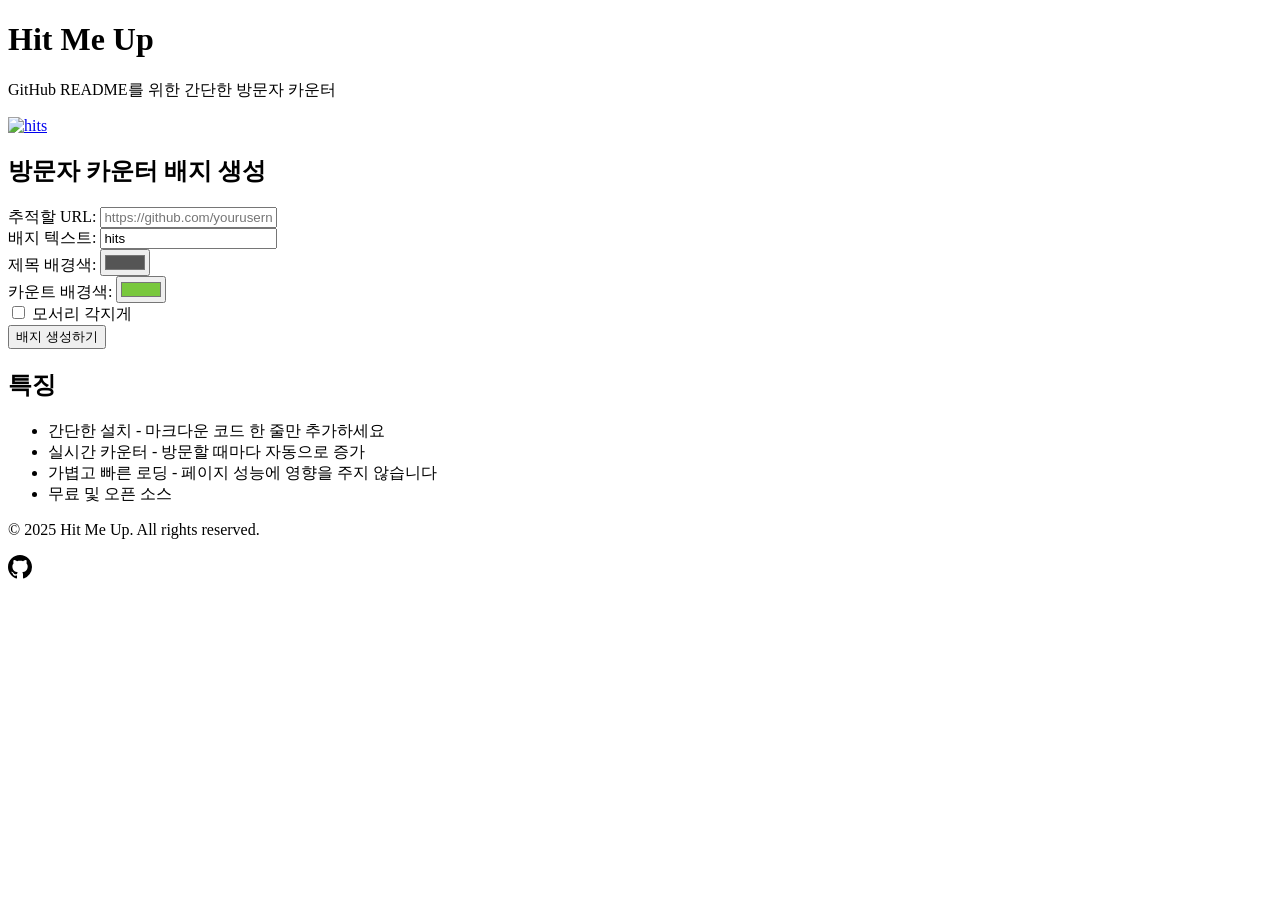
==== hitmeup_backend/src/main/resources/templates/index.html @ 05a20be1 "fix: index.html, sytle.css 수정" ====
<!DOCTYPE html>
<html xmlns:th="http://www.thymeleaf.org">
<head>
    <meta charset="UTF-8">
    <meta name="viewport" content="width=device-width, initial-scale=1.0">
    <title>Hit Me Up - GitHub README 방문자 카운터</title>
    <link rel="stylesheet" th:href="@{/css/style.css}">
</head>
<body>
<div class="container">
    <header>
        <div class="header-badge-container">
            <h1>Hit Me Up</h1>
            <p>GitHub README를 위한 간단한 방문자 카운터</p>
            <div class="header-badge">
                <a href="https://hitmeup-backend-593087166771.asia-northeast1.run.app">
                    <img src="https://hitmeup-backend-593087166771.asia-northeast1.run.app/api/count/increment?url=https%3A%2F%2Fhit-me-up-336ec.web.app%2F&title=hits&title_bg=555555&count_bg=79c83d&edge_flat=false"
                         alt="hits"/>
                </a>
            </div>
        </div>
    </header>

    <main>
        <section class="form-section">
            <h2>방문자 카운터 배지 생성</h2>
            <form id="badgeForm" action="javascript:void(0);">
                <div class="form-group">
                    <label for="url">추적할 URL:</label>
                    <input type="text" id="url" name="url" placeholder="https://github.com/yourusername"
                           required>
                </div>

                <div class="form-options">
                    <div class="form-group">
                        <label for="title">배지 텍스트:</label>
                        <input type="text" id="title" name="title" value="hits">
                    </div>

                    <div class="form-group">
                        <label for="titleBg">제목 배경색:</label>
                        <input type="color" id="titleBg" name="titleBg" value="#555555">
                    </div>

                    <div class="form-group">
                        <label for="countBg">카운트 배경색:</label>
                        <input type="color" id="countBg" name="countBg" value="#79C83D">
                    </div>

                    <div class="form-group checkbox">
                        <input type="checkbox" id="edgeFlat" name="edgeFlat">
                        <label for="edgeFlat">모서리 각지게</label>
                    </div>
                </div>

                <button type="submit" class="btn" id="generateButton">배지 생성하기</button>
                <div class="loading-spinner" id="loadingSpinner" style="display: none;">처리 중...</div>
            </form>

            <!-- JavaScript가 비활성화된 경우를 위한 대체 폼 -->
            <noscript>
                <hr class="form-divider">
                <section class="form-section noscript-section">
                    <h2>방문자 카운터 배지 생성 (JavaScript 비활성화됨)</h2>
                    <form th:action="@{/view}" method="post">
                        <div class="form-group">
                            <label for="url-noscript">추적할 URL:</label>
                            <input type="text" id="url-noscript" name="url"
                                   placeholder="https://github.com/yourusername"
                                   required>
                        </div>

                        <div class="form-options">
                            <div class="form-group">
                                <label for="title-noscript">배지 텍스트:</label>
                                <input type="text" id="title-noscript" name="title" value="hits">
                            </div>

                            <div class="form-group">
                                <label for="titleBg-noscript">제목 배경색:</label>
                                <input type="color" id="titleBg-noscript" name="titleBg" value="#555555">
                            </div>

                            <div class="form-group">
                                <label for="countBg-noscript">카운트 배경색:</label>
                                <input type="color" id="countBg-noscript" name="countBg" value="#79C83D">
                            </div>

                            <div class="form-group checkbox">
                                <input type="checkbox" id="edgeFlat-noscript" name="edgeFlat">
                                <label for="edgeFlat-noscript">모서리 각지게</label>
                            </div>
                        </div>

                        <button type="submit" class="btn">배지 생성하기</button>
                    </form>
                </section>
            </noscript>
        </section>

        <section class="result-section" id="resultSection" style="display: none;">
            <h2>생성된 배지</h2>

            <div class="preview-box">
                <h3>미리보기:</h3>
                <img id="badgePreview" src="" alt="방문자 수 배지">
            </div>

            <div class="code-box">
                <div class="code-section">
                    <h3>마크다운 코드 (GitHub README용):</h3>
                    <div class="code-container">
                        <pre id="markdown-code"></pre>
                        <button onclick="copyToClipboard('markdown-code')" class="copy-btn">복사</button>
                    </div>
                </div>

                <div class="code-section">
                    <h3>HTML 코드 (웹사이트용):</h3>
                    <div class="code-container">
                        <pre id="html-code"></pre>
                        <button onclick="copyToClipboard('html-code')" class="copy-btn">복사</button>
                    </div>
                </div>
            </div>
        </section>

        <section class="features">
            <h2>특징</h2>
            <ul>
                <li>간단한 설치 - 마크다운 코드 한 줄만 추가하세요</li>
                <li>실시간 카운터 - 방문할 때마다 자동으로 증가</li>
                <li>가볍고 빠른 로딩 - 페이지 성능에 영향을 주지 않습니다</li>
                <li>무료 및 오픈 소스</li>
            </ul>
        </section>
    </main>

    <footer>
        <div class="footer-content">
            <p>&copy; 2025 Hit Me Up. All rights reserved.</p>
            <a href="https://github.com/Kguswo/Hit_Me_Up" target="_blank" rel="noopener noreferrer" class="github-icon">
                <svg height="24" width="24" viewBox="0 0 16 16" version="1.1">
                    <path fill-rule="evenodd"
                          d="M8 0C3.58 0 0 3.58 0 8c0 3.54 2.29 6.53 5.47 7.59.4.07.55-.17.55-.38 0-.19-.01-.82-.01-1.49-2.01.37-2.53-.49-2.69-.94-.09-.23-.48-.94-.82-1.13-.28-.15-.68-.52-.01-.53.63-.01 1.08.58 1.23.82.72 1.21 1.87.87 2.33.66.07-.52.28-.87.51-1.07-1.78-.2-3.64-.89-3.64-3.95 0-.87.31-1.59.82-2.15-.08-.2-.36-1.02.08-2.12 0 0 .67-.21 2.2.82.64-.18 1.32-.27 2-.27.68 0 1.36.09 2 .27 1.53-1.04 2.2-.82 2.2-.82.44 1.1.16 1.92.08 2.12.51.56.82 1.27.82 2.15 0 3.07-1.87 3.75-3.65 3.95.29.25.54.73.54 1.48 0 1.07-.01 1.93-.01 2.2 0 .21.15.46.55.38A8.013 8.013 0 0016 8c0-4.42-3.58-8-8-8z"></path>
                </svg>
            </a>
        </div>
    </footer>
</div>

<script>
    document.addEventListener('DOMContentLoaded', function () {
        const badgeForm = document.getElementById('badgeForm');
        const loadingSpinner = document.getElementById('loadingSpinner');
        const resultSection = document.getElementById('resultSection');
        const badgePreview = document.getElementById('badgePreview');
        const markdownCode = document.getElementById('markdown-code');
        const htmlCode = document.getElementById('html-code');

        badgeForm.addEventListener('submit', function (event) {
            event.preventDefault();

            // 로딩 상태 표시
            loadingSpinner.style.display = 'block';

            // 폼 데이터 수집
            const formData = {
                url: document.getElementById('url').value,
                title: document.getElementById('title').value,
                titleBg: document.getElementById('titleBg').value,
                countBg: document.getElementById('countBg').value,
                edgeFlat: document.getElementById('edgeFlat').checked
            };

            // API 호출 - 여기서 엔드포인트를 '/api/badge'로 변경
            fetch('/api/badge', {
                method: 'POST',
                headers: {
                    'Content-Type': 'application/json',
                },
                body: JSON.stringify(formData)
            })
                .then(response => response.json())
                .then(data => {
                    // 로딩 상태 숨김
                    loadingSpinner.style.display = 'none';

                    // 결과 섹션 표시
                    resultSection.style.display = 'block';

                    // 배지 이미지 업데이트
                    badgePreview.src = data.data.badgeUrl;

                    // 코드 업데이트
                    markdownCode.textContent = data.data.markdownCode;
                    htmlCode.textContent = data.data.htmlCode;

                    // 결과 섹션으로 부드럽게 스크롤
                    resultSection.scrollIntoView({behavior: 'smooth'});
                })
                .catch(error => {
                    console.error('Error:', error);
                    loadingSpinner.style.display = 'none';
                    alert('배지 생성 중 오류가 발생했습니다. 다시 시도해 주세요.');
                });
        });
    });

    function copyToClipboard(elementId) {
        const element = document.getElementById(elementId);
        const text = element.textContent;

        navigator.clipboard.writeText(text)
            .then(() => {
                alert('클립보드에 복사되었습니다!');
            })
            .catch(err => {
                alert('복사 실패: ' + err);
            });
    }
</script>
</body>
</html>
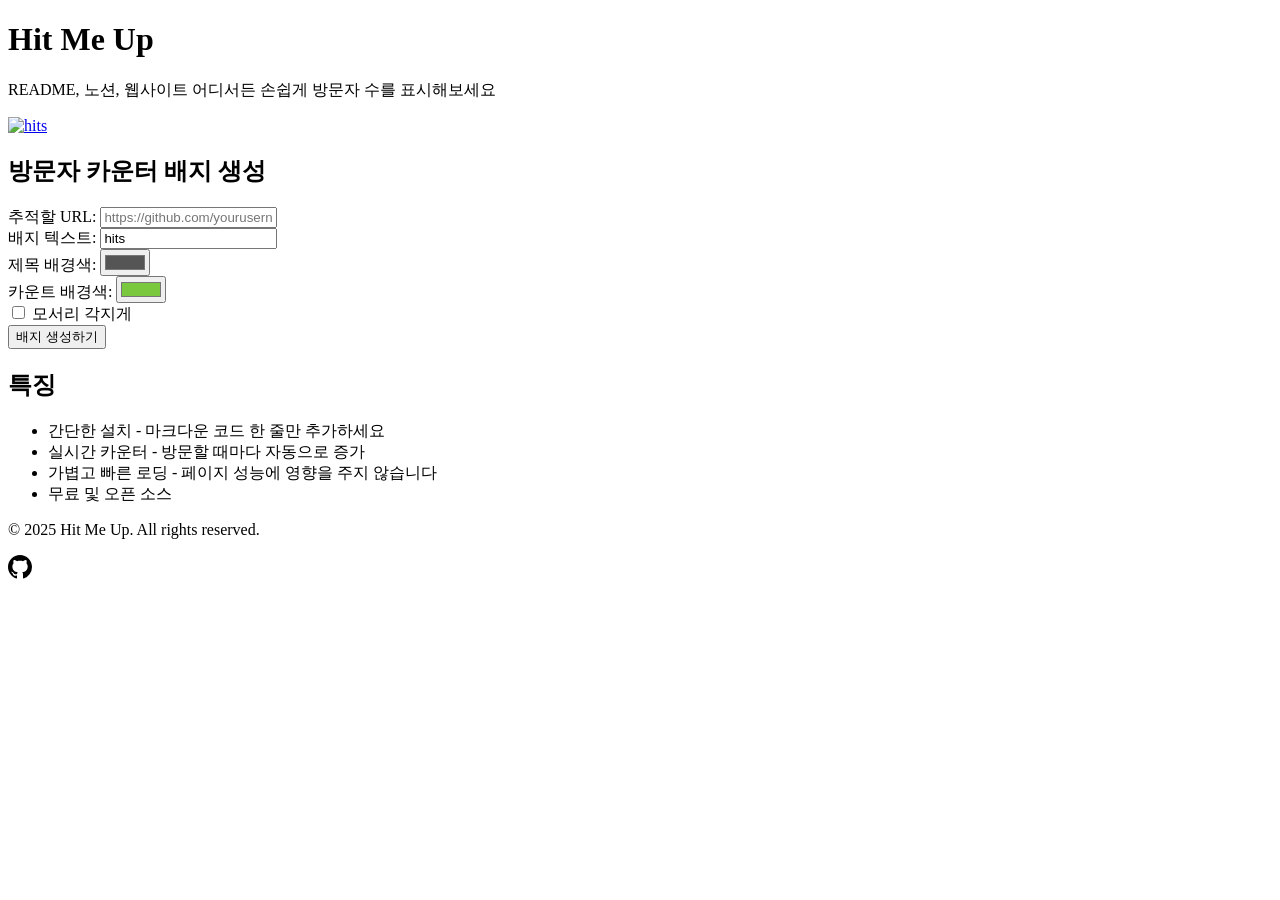
==== commit 13c0989f: "chore: Update semi title" ====
--- a/hitmeup_backend/src/main/resources/templates/index.html
+++ b/hitmeup_backend/src/main/resources/templates/index.html
@@ -11,7 +11,7 @@
     <header>
         <div class="header-badge-container">
             <h1>Hit Me Up</h1>
-            <p>GitHub README를 위한 간단한 방문자 카운터</p>
+            <p>README, 노션, 웹사이트 어디서든 손쉽게 방문자 수를 표시해보세요</p>
             <div class="header-badge">
                 <a href="https://hitmeup-backend-593087166771.asia-northeast1.run.app">
                     <img src="https://hitmeup-backend-593087166771.asia-northeast1.run.app/api/count/increment?url=https%3A%2F%2Fhit-me-up-336ec.web.app%2F&title=hits&title_bg=555555&count_bg=79c83d&edge_flat=false"
@@ -173,6 +173,11 @@
                 edgeFlat: document.getElementById('edgeFlat').checked
             };
 
+            // Analytics 이벤트 - 카운터 생성 시도
+            if (window.trackCounterGeneration) {
+                window.trackCounterGeneration(formData.url);
+            }
+
             // API 호출 - 여기서 엔드포인트를 '/api/badge'로 변경
             fetch('/api/badge', {
                 method: 'POST',
@@ -196,6 +201,11 @@
                     markdownCode.textContent = data.data.markdownCode;
                     htmlCode.textContent = data.data.htmlCode;
 
+                    // Analytics 이벤트 - 배지 생성 성공
+                    if (window.trackBadgeGenerated) {
+                        window.trackBadgeGenerated(formData.url);
+                    }
+
                     // 결과 섹션으로 부드럽게 스크롤
                     resultSection.scrollIntoView({behavior: 'smooth'});
                 })
@@ -203,6 +213,11 @@
                     console.error('Error:', error);
                     loadingSpinner.style.display = 'none';
                     alert('배지 생성 중 오류가 발생했습니다. 다시 시도해 주세요.');
+
+                    // Analytics 이벤트 - 에러 발생
+                    if (window.trackError) {
+                        window.trackError('badge_generation_failed', error.message);
+                    }
                 });
         });
     });
@@ -210,6 +225,11 @@
     function copyToClipboard(elementId) {
         const element = document.getElementById(elementId);
         const text = element.textContent;
+
+        // Analytics 이벤트 - 복사 버튼 클릭
+        if (window.trackCopy) {
+            window.trackCopy(elementId);
+        }
 
         navigator.clipboard.writeText(text)
             .then(() => {
@@ -220,5 +240,64 @@
             });
     }
 </script>
+
+<!-- Firebase Analytics -->
+<script type="module">
+    // Import the functions you need from the SDKs you need
+    import { initializeApp } from "https://www.gstatic.com/firebasejs/12.2.1/firebase-app.js";
+    import { getAnalytics, logEvent } from "https://www.gstatic.com/firebasejs/12.2.1/firebase-analytics.js";
+
+    // Your web app's Firebase configuration
+    const firebaseConfig = {
+        apiKey: "AIzaSyA0OuHPwA2bxNPJ9VCmp-sWl-IYDJik_78",
+        authDomain: "hit-me-up-336ec.firebaseapp.com",
+        projectId: "hit-me-up-336ec",
+        storageBucket: "hit-me-up-336ec.firebasestorage.app",
+        messagingSenderId: "593087166771",
+        appId: "1:593087166771:web:b28585eac140d91d46e646",
+        measurementId: "G-WLP9FYY9ER"
+    };
+
+    // Initialize Firebase
+    const app = initializeApp(firebaseConfig);
+    const analytics = getAnalytics(app);
+
+    // 커스텀 이벤트 함수들
+    window.trackCounterGeneration = function(url) {
+        logEvent(analytics, 'counter_generation_started', {
+            target_url: url,
+            timestamp: new Date().toISOString()
+        });
+    };
+
+    window.trackBadgeGenerated = function(url) {
+        logEvent(analytics, 'badge_generated_success', {
+            target_url: url,
+            timestamp: new Date().toISOString()
+        });
+    };
+
+    window.trackCopy = function(type) {
+        logEvent(analytics, 'code_copied', {
+            code_type: type, // 'markdown-code' or 'html-code'
+            timestamp: new Date().toISOString()
+        });
+    };
+
+    window.trackError = function(errorType, errorMessage) {
+        logEvent(analytics, 'error_occurred', {
+            error_type: errorType,
+            error_message: errorMessage,
+            timestamp: new Date().toISOString()
+        });
+    };
+
+    // 페이지 로드 이벤트
+    logEvent(analytics, 'page_view', {
+        page_title: document.title,
+        page_location: window.location.href,
+        timestamp: new Date().toISOString()
+    });
+</script>
 </body>
 </html>
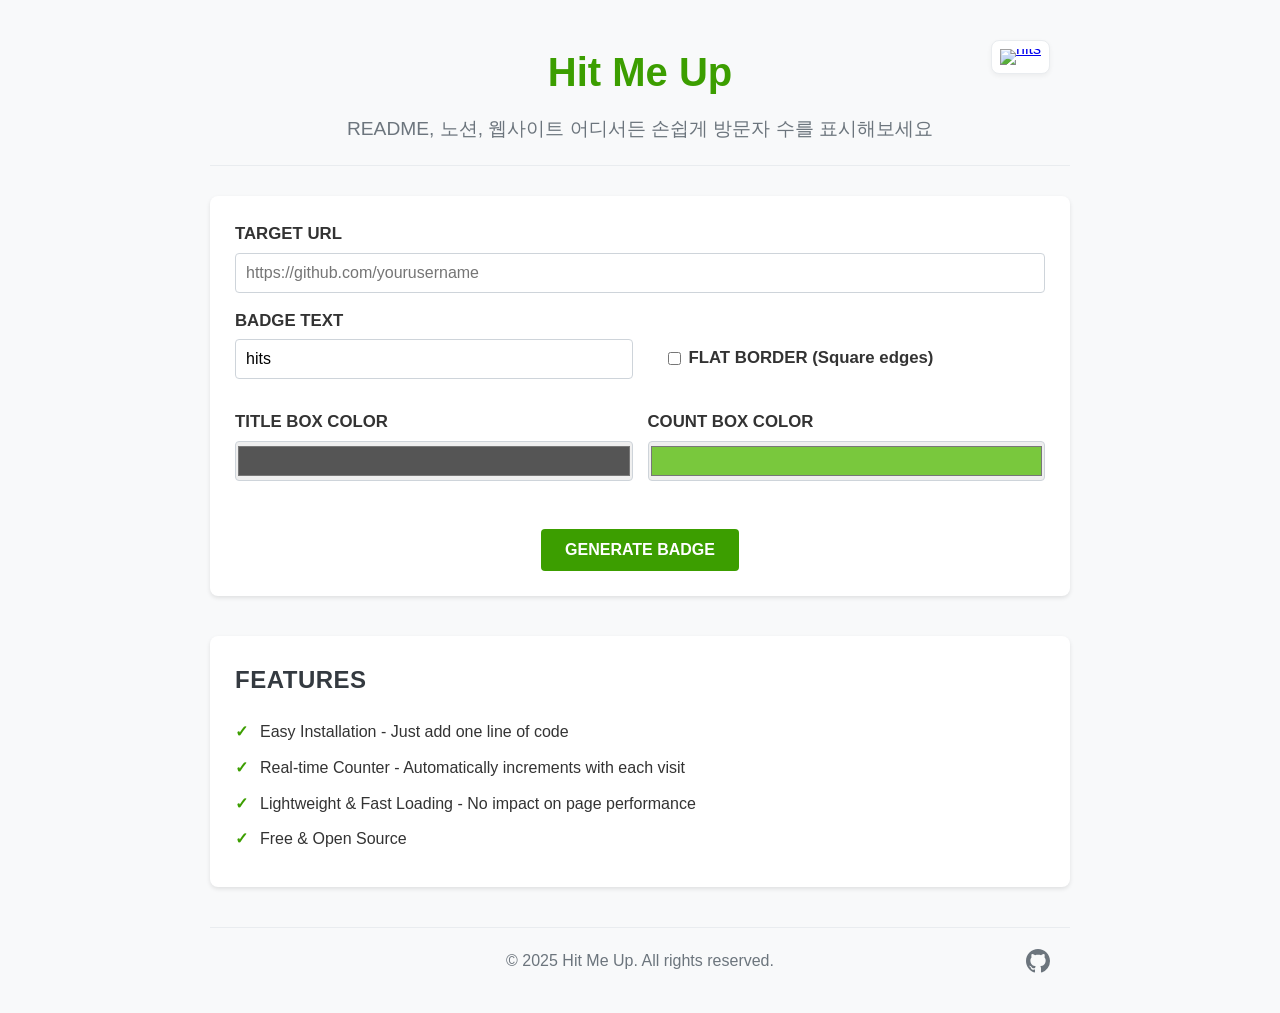
==== commit 33fd4818: "feat: Update Website design" ====
--- a/hitmeup_backend/src/main/resources/templates/index.html
+++ b/hitmeup_backend/src/main/resources/templates/index.html
@@ -5,6 +5,7 @@
     <meta name="viewport" content="width=device-width, initial-scale=1.0">
     <title>Hit Me Up - GitHub README 방문자 카운터</title>
     <link rel="stylesheet" th:href="@{/css/style.css}">
+    <link rel="stylesheet" href="../static/css/style.css">
 </head>
 <body>
 <div class="container">
@@ -15,7 +16,7 @@
             <div class="header-badge">
                 <a href="https://hitmeup-backend-593087166771.asia-northeast1.run.app">
                     <img src="https://hitmeup-backend-593087166771.asia-northeast1.run.app/api/count/increment?url=https%3A%2F%2Fhit-me-up-336ec.web.app%2F&title=hits&title_bg=555555&count_bg=79c83d&edge_flat=false"
-                         alt="hits"/>
+                        alt="hits"/>
                 </a>
             </div>
         </div>
@@ -23,115 +24,121 @@
 
     <main>
         <section class="form-section">
-            <h2>방문자 카운터 배지 생성</h2>
+            <!-- <h2>방문자 카운터 배지 생성</h2> -->
             <form id="badgeForm" action="javascript:void(0);">
                 <div class="form-group">
-                    <label for="url">추적할 URL:</label>
-                    <input type="text" id="url" name="url" placeholder="https://github.com/yourusername"
-                           required>
+                    <label for="url">TARGET URL</label>
+                    <input type="text" id="url" name="url" placeholder="https://github.com/yourusername" required>
                 </div>
 
                 <div class="form-options">
                     <div class="form-group">
-                        <label for="title">배지 텍스트:</label>
+                        <label for="title">BADGE TEXT</label>
                         <input type="text" id="title" name="title" value="hits">
-                    </div>
-
-                    <div class="form-group">
-                        <label for="titleBg">제목 배경색:</label>
-                        <input type="color" id="titleBg" name="titleBg" value="#555555">
-                    </div>
-
-                    <div class="form-group">
-                        <label for="countBg">카운트 배경색:</label>
-                        <input type="color" id="countBg" name="countBg" value="#79C83D">
                     </div>
 
                     <div class="form-group checkbox">
                         <input type="checkbox" id="edgeFlat" name="edgeFlat">
-                        <label for="edgeFlat">모서리 각지게</label>
-                    </div>
-                </div>
-
-                <button type="submit" class="btn" id="generateButton">배지 생성하기</button>
-                <div class="loading-spinner" id="loadingSpinner" style="display: none;">처리 중...</div>
+                        <label for="edgeFlat">FLAT BORDER (Square edges)</label>
+                    </div>
+
+                    <div class="form-group">
+                        <label for="titleBg">TITLE BOX COLOR</label>
+                        <input type="color" id="titleBg" name="titleBg" value="#555555">
+                    </div>
+
+                    <div class="form-group">
+                        <label for="countBg">COUNT BOX COLOR</label>
+                        <input type="color" id="countBg" name="countBg" value="#79C83D">
+                    </div>
+                </div>
+
+                <button type="submit" class="btn btn-center" id="generateButton">GENERATE BADGE</button>
+                <div class="loading-spinner" id="loadingSpinner" style="display: none;">Processing...</div>
             </form>
 
             <!-- JavaScript가 비활성화된 경우를 위한 대체 폼 -->
             <noscript>
                 <hr class="form-divider">
                 <section class="form-section noscript-section">
-                    <h2>방문자 카운터 배지 생성 (JavaScript 비활성화됨)</h2>
+                    <!-- <h2>방문자 카운터 배지 생성 (JavaScript 비활성화됨)</h2> -->
                     <form th:action="@{/view}" method="post">
                         <div class="form-group">
-                            <label for="url-noscript">추적할 URL:</label>
+                            <label for="url-noscript">TARGET URL</label>
                             <input type="text" id="url-noscript" name="url"
-                                   placeholder="https://github.com/yourusername"
-                                   required>
+                                placeholder="https://github.com/yourusername" required>
                         </div>
 
                         <div class="form-options">
                             <div class="form-group">
-                                <label for="title-noscript">배지 텍스트:</label>
+                                <label for="title-noscript">BADGE TEXT</label>
                                 <input type="text" id="title-noscript" name="title" value="hits">
                             </div>
 
                             <div class="form-group">
-                                <label for="titleBg-noscript">제목 배경색:</label>
+                                <label for="titleBg-noscript">TITLE BOX COLOR</label>
                                 <input type="color" id="titleBg-noscript" name="titleBg" value="#555555">
                             </div>
 
                             <div class="form-group">
-                                <label for="countBg-noscript">카운트 배경색:</label>
+                                <label for="countBg-noscript">COUNT BOX COLOR</label>
                                 <input type="color" id="countBg-noscript" name="countBg" value="#79C83D">
                             </div>
 
                             <div class="form-group checkbox">
                                 <input type="checkbox" id="edgeFlat-noscript" name="edgeFlat">
-                                <label for="edgeFlat-noscript">모서리 각지게</label>
+                                <label for="edgeFlat-noscript">FLAT BORDER (Square edges)</label>
                             </div>
                         </div>
 
-                        <button type="submit" class="btn">배지 생성하기</button>
+                        <button type="submit" class="btn">GENERATE BADGE</button>
                     </form>
                 </section>
             </noscript>
         </section>
 
         <section class="result-section" id="resultSection" style="display: none;">
-            <h2>생성된 배지</h2>
+            <h2>PREVIEW</h2>
 
             <div class="preview-box">
-                <h3>미리보기:</h3>
-                <img id="badgePreview" src="" alt="방문자 수 배지">
+                <!-- <h3>PREVIEW</h3> -->
+                <img id="badgePreview" src="" alt="Visitor Counter Badge">
             </div>
 
             <div class="code-box">
                 <div class="code-section">
-                    <h3>마크다운 코드 (GitHub README용):</h3>
+                    <h3>MARKDOWN (Github README)</h3>
                     <div class="code-container">
                         <pre id="markdown-code"></pre>
-                        <button onclick="copyToClipboard('markdown-code')" class="copy-btn">복사</button>
+                        <button onclick="copyToClipboard('markdown-code')" class="copy-btn">COPY</button>
                     </div>
                 </div>
 
                 <div class="code-section">
-                    <h3>HTML 코드 (웹사이트용):</h3>
+                    <h3>URL (Notion - Embed)</h3>
+                    <div class="code-container">
+                        <pre id="notion-url"></pre>
+                        <button onclick="copyToClipboard('notion-url')" class="copy-btn">COPY</button>
+                    </div>
+                </div>
+
+                <div class="code-section">
+                    <h3>HTML (Website)</h3>
                     <div class="code-container">
                         <pre id="html-code"></pre>
-                        <button onclick="copyToClipboard('html-code')" class="copy-btn">복사</button>
+                        <button onclick="copyToClipboard('html-code')" class="copy-btn">COPY</button>
                     </div>
                 </div>
             </div>
         </section>
 
         <section class="features">
-            <h2>특징</h2>
+            <h2>FEATURES</h2>
             <ul>
-                <li>간단한 설치 - 마크다운 코드 한 줄만 추가하세요</li>
-                <li>실시간 카운터 - 방문할 때마다 자동으로 증가</li>
-                <li>가볍고 빠른 로딩 - 페이지 성능에 영향을 주지 않습니다</li>
-                <li>무료 및 오픈 소스</li>
+                <li>Easy Installation - Just add one line of code</li>
+                <li>Real-time Counter - Automatically increments with each visit</li>
+                <li>Lightweight & Fast Loading - No impact on page performance</li>
+                <li>Free & Open Source</li>
             </ul>
         </section>
     </main>
@@ -142,7 +149,7 @@
             <a href="https://github.com/Kguswo/Hit_Me_Up" target="_blank" rel="noopener noreferrer" class="github-icon">
                 <svg height="24" width="24" viewBox="0 0 16 16" version="1.1">
                     <path fill-rule="evenodd"
-                          d="M8 0C3.58 0 0 3.58 0 8c0 3.54 2.29 6.53 5.47 7.59.4.07.55-.17.55-.38 0-.19-.01-.82-.01-1.49-2.01.37-2.53-.49-2.69-.94-.09-.23-.48-.94-.82-1.13-.28-.15-.68-.52-.01-.53.63-.01 1.08.58 1.23.82.72 1.21 1.87.87 2.33.66.07-.52.28-.87.51-1.07-1.78-.2-3.64-.89-3.64-3.95 0-.87.31-1.59.82-2.15-.08-.2-.36-1.02.08-2.12 0 0 .67-.21 2.2.82.64-.18 1.32-.27 2-.27.68 0 1.36.09 2 .27 1.53-1.04 2.2-.82 2.2-.82.44 1.1.16 1.92.08 2.12.51.56.82 1.27.82 2.15 0 3.07-1.87 3.75-3.65 3.95.29.25.54.73.54 1.48 0 1.07-.01 1.93-.01 2.2 0 .21.15.46.55.38A8.013 8.013 0 0016 8c0-4.42-3.58-8-8-8z"></path>
+                        d="M8 0C3.58 0 0 3.58 0 8c0 3.54 2.29 6.53 5.47 7.59.4.07.55-.17.55-.38 0-.19-.01-.82-.01-1.49-2.01.37-2.53-.49-2.69-.94-.09-.23-.48-.94-.82-1.13-.28-.15-.68-.52-.01-.53.63-.01 1.08.58 1.23.82.72 1.21 1.87.87 2.33.66.07-.52.28-.87.51-1.07-1.78-.2-3.64-.89-3.64-3.95 0-.87.31-1.59.82-2.15-.08-.2-.36-1.02.08-2.12 0 0 .67-.21 2.2.82.64-.18 1.32-.27 2-.27.68 0 1.36.09 2 .27 1.53-1.04 2.2-.82 2.2-.82.44 1.1.16 1.92.08 2.12.51.56.82 1.27.82 2.15 0 3.07-1.87 3.75-3.65 3.95.29.25.54.73.54 1.48 0 1.07-.01 1.93-.01 2.2 0 .21.15.46.55.38A8.013 8.013 0 0016 8c0-4.42-3.58-8-8-8z"></path>
                 </svg>
             </a>
         </div>
@@ -156,6 +163,7 @@
         const resultSection = document.getElementById('resultSection');
         const badgePreview = document.getElementById('badgePreview');
         const markdownCode = document.getElementById('markdown-code');
+        const notionUrl = document.getElementById('notion-url');
         const htmlCode = document.getElementById('html-code');
 
         badgeForm.addEventListener('submit', function (event) {
@@ -199,6 +207,7 @@
 
                     // 코드 업데이트
                     markdownCode.textContent = data.data.markdownCode;
+                    notionUrl.textContent = data.data.badgeUrl;
                     htmlCode.textContent = data.data.htmlCode;
 
                     // Analytics 이벤트 - 배지 생성 성공
@@ -212,7 +221,7 @@
                 .catch(error => {
                     console.error('Error:', error);
                     loadingSpinner.style.display = 'none';
-                    alert('배지 생성 중 오류가 발생했습니다. 다시 시도해 주세요.');
+                    alert('Failed to generate badge. Please try again.');
 
                     // Analytics 이벤트 - 에러 발생
                     if (window.trackError) {
@@ -233,10 +242,10 @@
 
         navigator.clipboard.writeText(text)
             .then(() => {
-                alert('클립보드에 복사되었습니다!');
+                alert('Copied to clipboard!');
             })
             .catch(err => {
-                alert('복사 실패: ' + err);
+                alert('Copy failed: ' + err);
             });
     }
 </script>
--- a/hitmeup_backend/src/main/resources/static/css/style.css
+++ b/hitmeup_backend/src/main/resources/static/css/style.css
@@ -0,0 +1,325 @@
+/* 기본 스타일 */
+* {
+    margin: 0;
+    padding: 0;
+    box-sizing: border-box;
+}
+
+body {
+    font-family: 'Noto Sans KR', -apple-system, BlinkMacSystemFont, 'Segoe UI', Roboto, Oxygen, Ubuntu, Cantarell, 'Open Sans', 'Helvetica Neue', sans-serif;
+    line-height: 1.6;
+    color: #333;
+    background-color: #f8f9fa;
+}
+
+.container {
+    max-width: 900px;
+    margin: 0 auto;
+    padding: 20px;
+}
+
+/* 헤더 */
+header {
+    position: relative;
+    text-align: center;
+    margin-bottom: 30px;
+    padding: 20px 0;
+    border-bottom: 1px solid #e9ecef;
+}
+
+header h1 {
+    font-size: 2.5rem;
+    margin-bottom: 10px;
+    color: #3c9e00;
+}
+
+header p {
+    font-size: 1.2rem;
+    color: #6c757d;
+}
+
+.header-badge-container {
+    position: relative;
+    max-width: 900px;
+    margin: 0 auto;
+}
+
+.header-badge {
+    position: absolute;
+    top: 0;
+    right: 20px;
+    border: 1px solid #e9ecef;
+    border-radius: 8px;
+    padding: 8px;
+    background-color: #fff;
+    box-shadow: 0 2px 5px rgba(0, 0, 0, 0.05);
+    display: flex;
+    align-items: center;
+    justify-content: center;
+}
+
+.header-badge img {
+    display: block;
+    line-height: 0;
+}
+
+@media (max-width: 768px) {
+    .header-badge {
+        position: static;
+        margin: 15px auto 0;
+        display: inline-block;
+    }
+}
+
+/* 섹션 */
+section {
+    margin-bottom: 40px;
+    background-color: #fff;
+    border-radius: 8px;
+    padding: 25px;
+    box-shadow: 0 2px 4px rgba(0, 0, 0, 0.1);
+}
+
+h2 {
+    margin-bottom: 20px;
+    color: #343a40;
+    font-weight: 700;
+    letter-spacing: 0.5px;
+}
+
+h3 {
+    margin-bottom: 15px;
+    color: #495057;
+}
+
+/* 폼 스타일 */
+.form-group {
+    margin-bottom: 15px;
+}
+
+.form-options {
+    display: grid;
+    grid-template-columns: repeat(2, 1fr);
+    gap: 15px;
+    margin-bottom: 20px;
+}
+
+label {
+    display: block;
+    margin-bottom: 5px;
+    font-size: 1.05rem;
+    font-weight: 750;
+}
+
+input[type="text"] {
+    width: 100%;
+    padding: 10px;
+    border: 1px solid #ced4da;
+    border-radius: 4px;
+    font-size: 1rem;
+}
+
+input[type="color"] {
+    width: 100%;
+    height: 40px;
+    border: 1px solid #ced4da;
+    border-radius: 4px;
+    cursor: pointer;
+}
+
+.checkbox {
+    display: flex;
+    align-items: center;
+    justify-content: flex-start;
+    min-height: 40px;
+    padding-top: 25px;
+    margin-top: 5px;
+    margin-left: 20px;
+}
+
+.checkbox input {
+    margin-right: 0;
+}
+
+.checkbox label {
+    margin-bottom: 0;
+    margin-left: 8px;
+}
+
+.btn {
+    display: inline-block;
+    background-color: #3c9e00;
+    color: white;
+    border: none;
+    padding: 12px 24px;
+    border-radius: 4px;
+    cursor: pointer;
+    font-size: 1rem;
+    font-weight: 600;
+    transition: background-color 0.3s;
+}
+
+.btn-center {
+    display: block;
+    margin: 0 auto;
+}
+
+.btn:hover {
+    background-color: #308c00;
+}
+
+#generateButton {
+    margin-top: 30px;
+}
+
+/* 결과 섹션 */
+.result-section {
+    margin-top: 30px;
+}
+
+.preview-box {
+    margin-bottom: 20px;
+    text-align: center;
+    padding: 20px;
+    background-color: #f8f9fa;
+    border-radius: 4px;
+}
+
+.code-box {
+    margin-bottom: 20px;
+}
+
+.code-section {
+    margin-bottom: 20px;
+}
+
+.code-container {
+    position: relative;
+    background-color: #f8f9fa;
+    border-radius: 4px;
+    padding: 15px;
+    padding-right: 80px;
+    border: 1px solid #dee2e6;
+    min-height: 60px;
+}
+
+pre {
+    white-space: pre-wrap;
+    word-break: break-all;
+    font-family: 'SFMono-Regular', Consolas, 'Liberation Mono', Menlo, monospace;
+    padding-right: 40px;
+}
+
+.copy-btn {
+    position: absolute;
+    top: 15px;
+    right: 15px;
+    background-color: #6c757d;
+    color: white;
+    border: none;
+    padding: 8px 16px;
+    border-radius: 4px;
+    cursor: pointer;
+    font-size: 0.8rem;
+}
+
+.copy-btn:hover {
+    background-color: #5a6268;
+}
+
+/* 특징 리스트 */
+.features ul {
+    list-style-type: none;
+}
+
+.features li {
+    margin-bottom: 10px;
+    padding-left: 25px;
+    position: relative;
+    font-weight: 500;
+}
+
+.features li:before {
+    content: "✓";
+    position: absolute;
+    left: 0;
+    color: #3c9e00;
+    font-weight: bold;
+}
+
+footer {
+    text-align: center;
+    padding: 20px 0;
+    margin-top: 40px;
+    color: #6c757d;
+    border-top: 1px solid #e9ecef;
+}
+
+.footer-content {
+    max-width: 900px;
+    margin: 0 auto;
+    position: relative;
+    display: flex;
+    justify-content: center;
+    align-items: center;
+}
+
+.footer-content p {
+    margin: 0;
+}
+
+.github-icon {
+    position: absolute;
+    right: 20px;
+    color: #6c757d;
+    transition: color 0.3s ease;
+}
+
+.github-icon:hover {
+    color: #333;
+}
+
+.github-icon svg {
+    fill: currentColor;
+    vertical-align: middle;
+}
+
+/* 반응형 디자인 */
+@media (max-width: 768px) {
+    .container {
+        padding: 15px;
+    }
+
+    .form-options {
+        grid-template-columns: 1fr;
+    }
+
+    .btn {
+        width: 100%;
+    }
+}
+
+.floating-badge {
+    position: fixed;
+    top: 70px;
+    right: 30px;
+    z-index: 100;
+    background-color: #f5f9f0;
+    padding: 10px;
+    border-radius: 8px;
+    box-shadow: 0 4px 12px rgba(0, 0, 0, 0.15);
+    border: 2px solid #79C83D;
+    transition: all 0.3s ease;
+}
+
+.floating-badge:hover {
+    transform: translateY(-3px);
+    box-shadow: 0 6px 15px rgba(0, 0, 0, 0.2);
+}
+
+@media (max-width: 768px) {
+    .floating-badge {
+        top: 10px;
+        right: 10px;
+    }
+}
